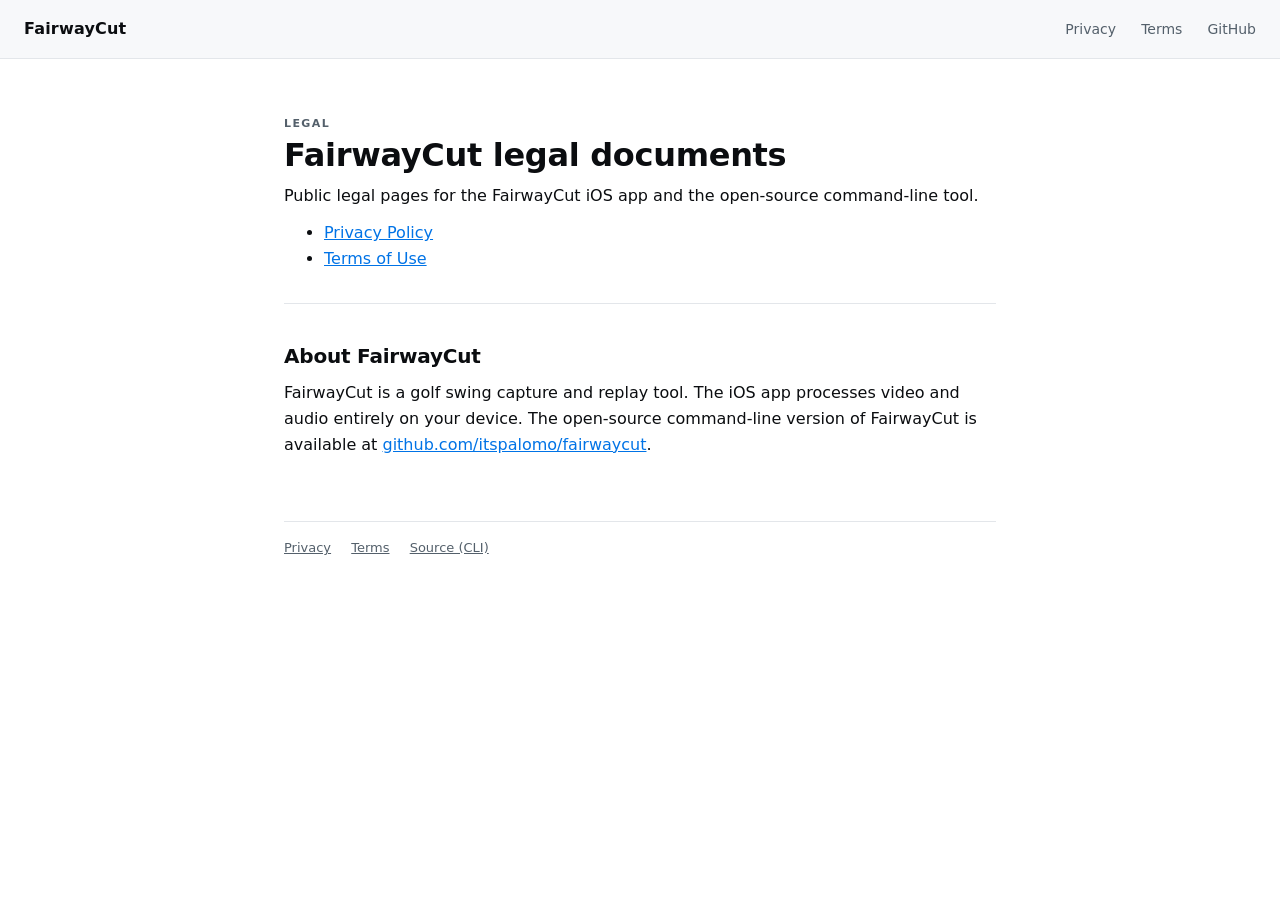
==== docs/index.html @ 5b0990c4 "docs: add privacy policy and terms of use site for GitHub Pages Static HTML site under docs/ for the" ====
<!DOCTYPE html>
<html lang="en">
<head>
<meta charset="utf-8" />
<meta name="viewport" content="width=device-width,initial-scale=1" />
<title>FairwayCut</title>
<meta name="description" content="FairwayCut — on-device golf swing replay and analysis. Privacy policy and terms of use." />
<link rel="stylesheet" href="./styles.css" />
</head>
<body>
<header class="site">
  <div class="brand">FairwayCut</div>
  <nav>
    <a href="./privacy/">Privacy</a>
    <a href="./terms/">Terms</a>
    <a href="https://github.com/itspalomo/fairwaycut">GitHub</a>
  </nav>
</header>
<main class="wrap">
  <p class="eyebrow">Legal</p>
  <h1>FairwayCut legal documents</h1>
  <p>Public legal pages for the FairwayCut iOS app and the open-source command-line tool.</p>
  <ul>
    <li><a href="./privacy/">Privacy Policy</a></li>
    <li><a href="./terms/">Terms of Use</a></li>
  </ul>
  <hr />
  <h2>About FairwayCut</h2>
  <p>FairwayCut is a golf swing capture and replay tool. The iOS app processes video and audio entirely on your device. The open-source command-line version of FairwayCut is available at <a href="https://github.com/itspalomo/fairwaycut">github.com/itspalomo/fairwaycut</a>.</p>
  <footer>
    <a href="./privacy/">Privacy</a>
    <a href="./terms/">Terms</a>
    <a href="https://github.com/itspalomo/fairwaycut">Source (CLI)</a>
  </footer>
</main>
</body>
</html>
---- docs/styles.css ----
:root {
  color-scheme: light dark;
  --bg: #ffffff;
  --bg-elev: #f7f8fa;
  --text: #0b0d10;
  --text-muted: #54606b;
  --border: #e3e6ea;
  --accent: #0073e6;
  --max-width: 760px;
}
@media (prefers-color-scheme: dark) {
  :root {
    --bg: #0b0d10;
    --bg-elev: #14171c;
    --text: #f0f2f5;
    --text-muted: #9aa3ad;
    --border: #232831;
    --accent: #00d2ff;
  }
}
* { box-sizing: border-box; }
html, body { margin: 0; padding: 0; }
body {
  background: var(--bg);
  color: var(--text);
  font-family: -apple-system, BlinkMacSystemFont, "SF Pro Text", "Segoe UI", Roboto, system-ui, sans-serif;
  font-size: 16px;
  line-height: 1.6;
  -webkit-font-smoothing: antialiased;
}
.wrap {
  max-width: var(--max-width);
  margin: 0 auto;
  padding: 48px 24px 96px;
}
header.site {
  display: flex;
  justify-content: space-between;
  align-items: baseline;
  padding: 16px 24px;
  border-bottom: 1px solid var(--border);
  background: var(--bg-elev);
}
header.site .brand { font-weight: 700; letter-spacing: 0.2px; }
header.site nav a {
  margin-left: 20px;
  color: var(--text-muted);
  text-decoration: none;
  font-size: 14px;
}
header.site nav a:hover { color: var(--accent); }
h1 { font-size: 32px; line-height: 1.2; margin: 0 0 8px; letter-spacing: -0.3px; }
h2 { font-size: 20px; margin: 36px 0 8px; letter-spacing: -0.2px; }
h3 { font-size: 16px; margin: 20px 0 4px; }
p, ul, ol { margin: 8px 0 12px; }
.eyebrow {
  text-transform: uppercase;
  font-size: 11px;
  letter-spacing: 1.4px;
  color: var(--text-muted);
  margin-bottom: 4px;
  font-weight: 700;
}
.effective {
  color: var(--text-muted);
  font-size: 13px;
  margin-bottom: 24px;
}
.summary {
  background: var(--bg-elev);
  border: 1px solid var(--border);
  border-radius: 12px;
  padding: 16px 20px;
  margin: 16px 0 24px;
}
.summary h2 { margin-top: 0; }
.summary ul { margin: 4px 0 0; padding-left: 20px; }
a { color: var(--accent); }
hr {
  border: 0;
  border-top: 1px solid var(--border);
  margin: 32px 0;
}
footer {
  margin-top: 64px;
  padding-top: 16px;
  border-top: 1px solid var(--border);
  color: var(--text-muted);
  font-size: 13px;
}
footer a { color: var(--text-muted); margin-right: 16px; }
code {
  background: var(--bg-elev);
  border: 1px solid var(--border);
  padding: 1px 6px;
  border-radius: 4px;
  font-size: 0.9em;
}
.note {
  font-size: 13px;
  color: var(--text-muted);
}
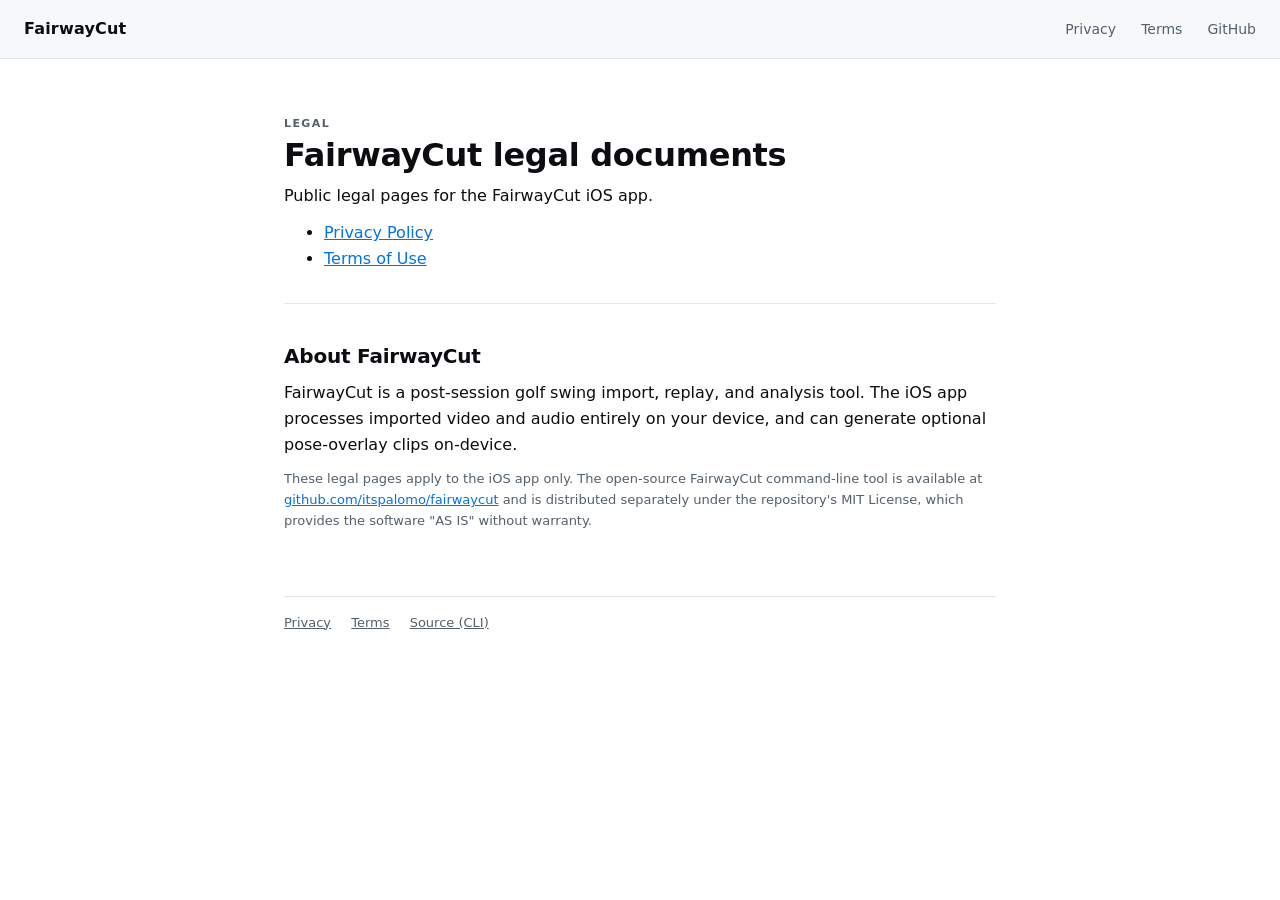
==== commit dfcc8a7c: "docs: align iOS legal pages with app behavior" ====
--- a/docs/index.html
+++ b/docs/index.html
@@ -4,7 +4,7 @@
 <meta charset="utf-8" />
 <meta name="viewport" content="width=device-width,initial-scale=1" />
 <title>FairwayCut</title>
-<meta name="description" content="FairwayCut — on-device golf swing replay and analysis. Privacy policy and terms of use." />
+<meta name="description" content="FairwayCut — on-device golf swing import, replay, and analysis. Privacy policy and terms of use for the iOS app." />
 <link rel="stylesheet" href="./styles.css" />
 </head>
 <body>
@@ -19,14 +19,15 @@
 <main class="wrap">
   <p class="eyebrow">Legal</p>
   <h1>FairwayCut legal documents</h1>
-  <p>Public legal pages for the FairwayCut iOS app and the open-source command-line tool.</p>
+  <p>Public legal pages for the FairwayCut iOS app.</p>
   <ul>
     <li><a href="./privacy/">Privacy Policy</a></li>
     <li><a href="./terms/">Terms of Use</a></li>
   </ul>
   <hr />
   <h2>About FairwayCut</h2>
-  <p>FairwayCut is a golf swing capture and replay tool. The iOS app processes video and audio entirely on your device. The open-source command-line version of FairwayCut is available at <a href="https://github.com/itspalomo/fairwaycut">github.com/itspalomo/fairwaycut</a>.</p>
+  <p>FairwayCut is a post-session golf swing import, replay, and analysis tool. The iOS app processes imported video and audio entirely on your device, and can generate optional pose-overlay clips on-device.</p>
+  <p class="note">These legal pages apply to the iOS app only. The open-source FairwayCut command-line tool is available at <a href="https://github.com/itspalomo/fairwaycut">github.com/itspalomo/fairwaycut</a> and is distributed separately under the repository's MIT License, which provides the software "AS IS" without warranty.</p>
   <footer>
     <a href="./privacy/">Privacy</a>
     <a href="./terms/">Terms</a>
